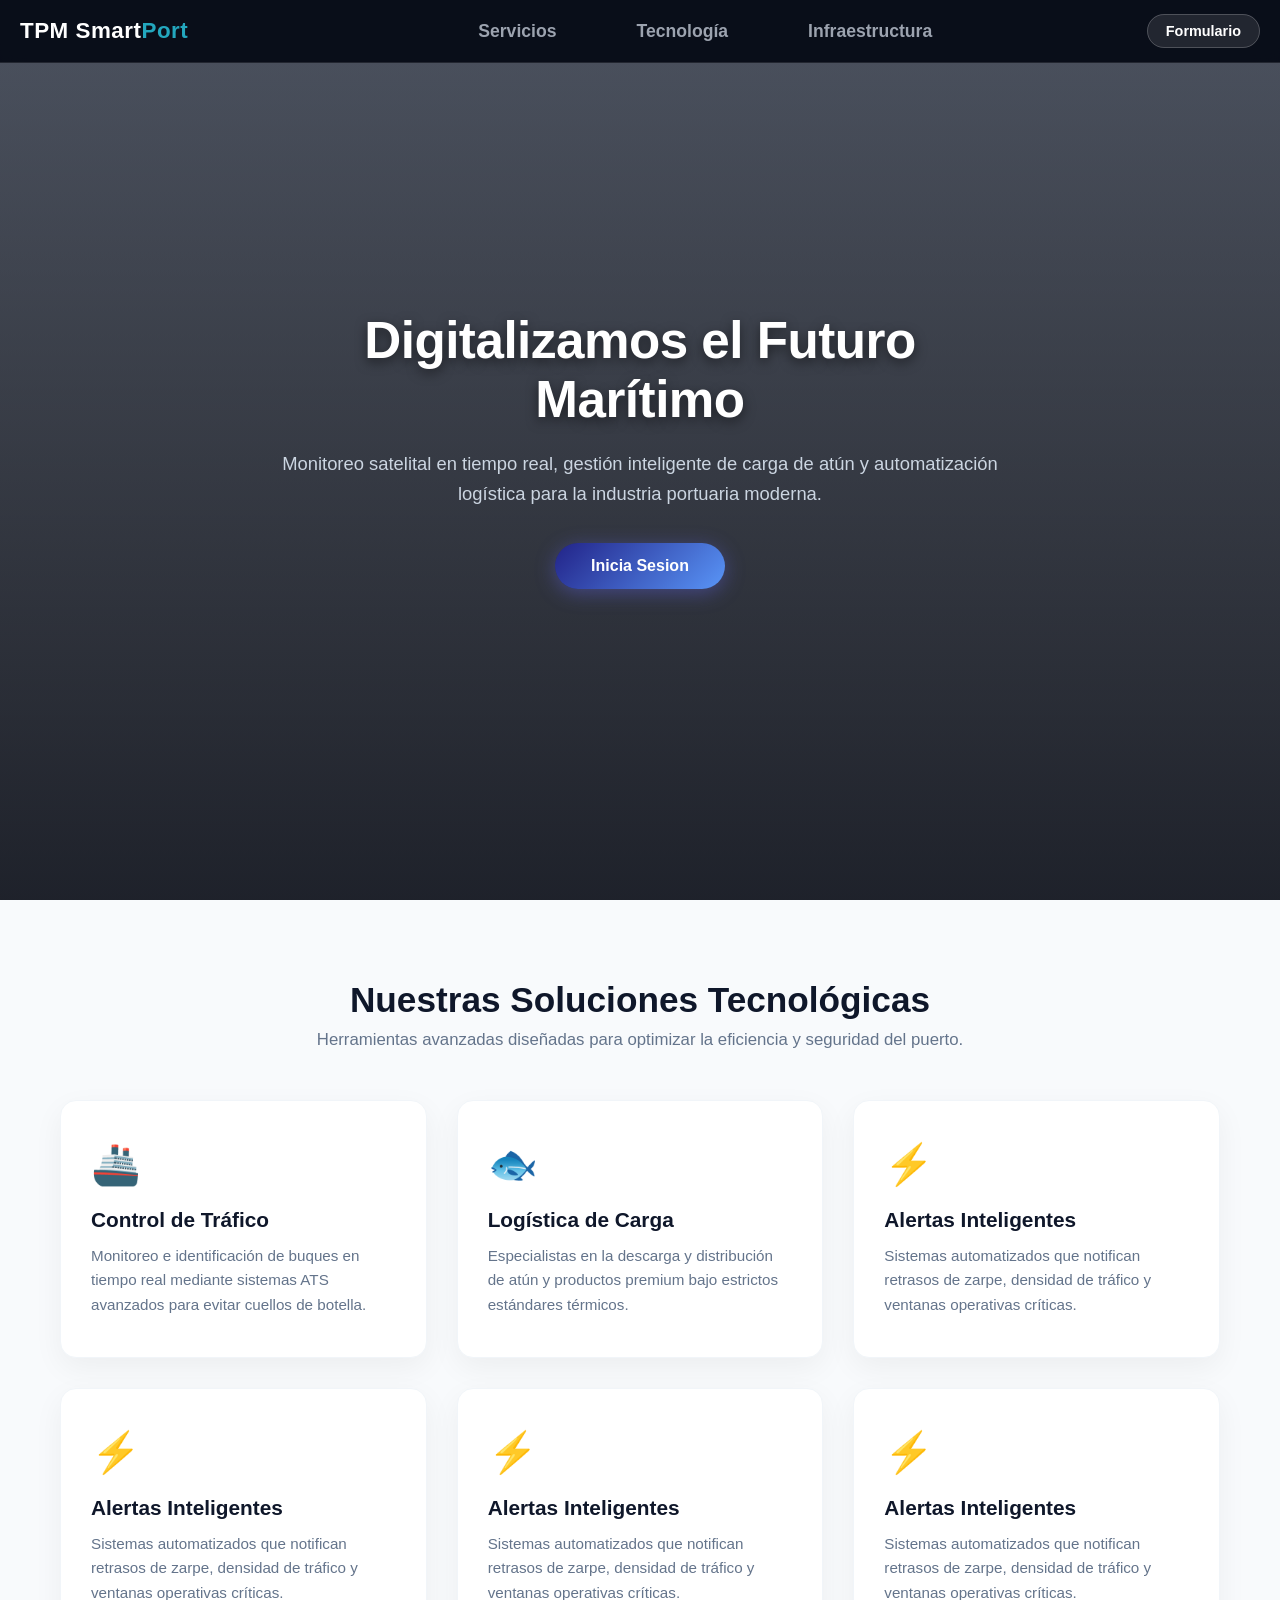
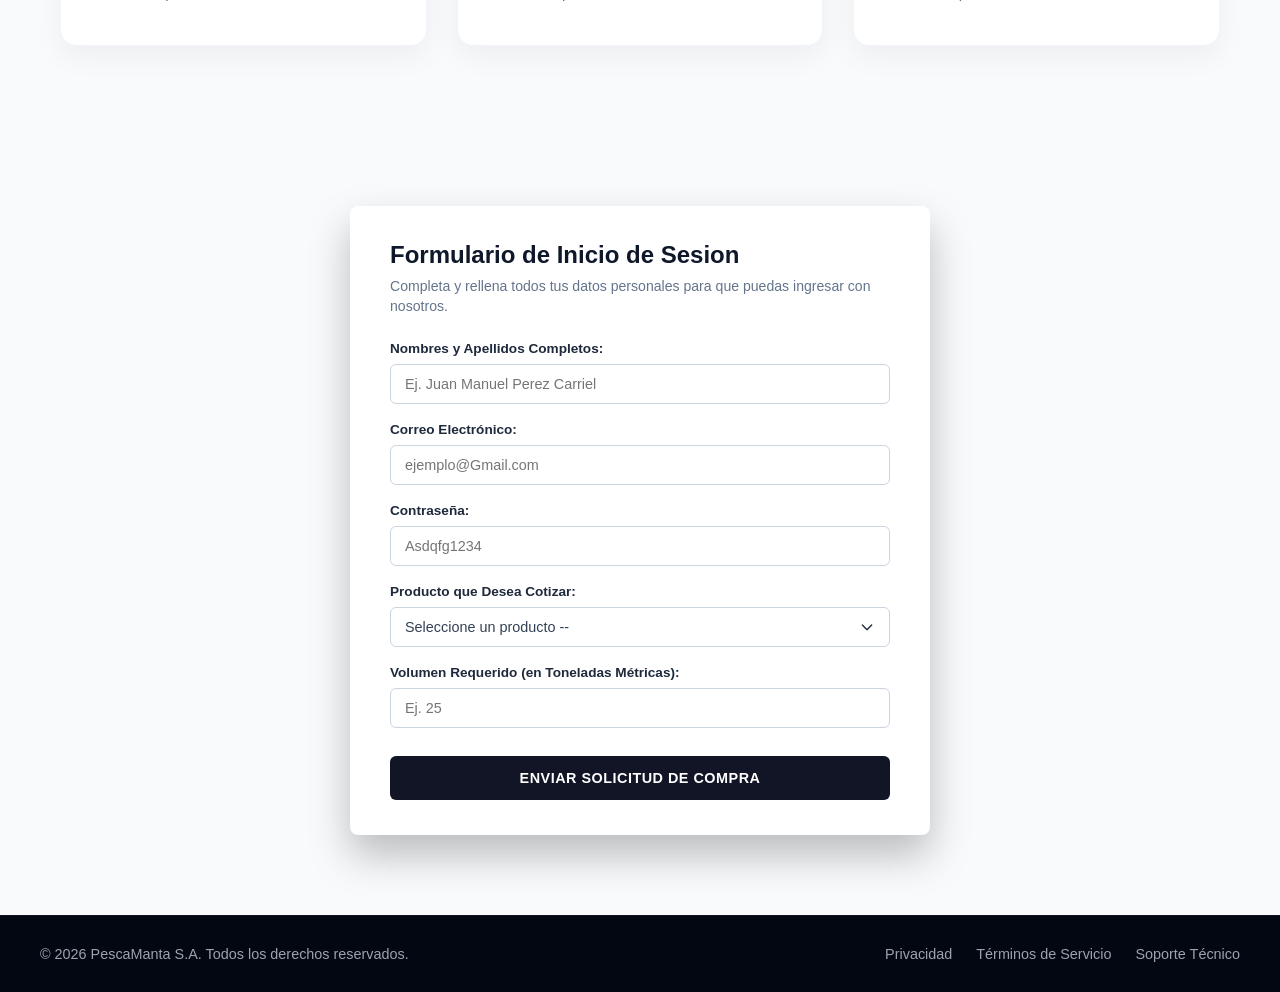
==== TRABAJO_FINAL/HTML/Index.html @ 721a22a8 "Add files via upload" ====
<!DOCTYPE html>
<html lang="es">
<head>
    <meta charset="UTF-8">
    <meta name="viewport" content="width=device-width, initial-scale=1.0">
    <title>Innovación en Control Portuario</title>
    <link rel="stylesheet" href="/TRABAJO_FINAL/CSS/Style-principal.css">
</head>
<body>

    <header class="navbar">
        <div class="nav-container">
            <a href="#" class="logo">TPM Smart<span>Port</span></a>
            <nav class="nav-menu">
                <a href="Dashboard1.html">Servicios</a>
                <a href="#tecnologia">Tecnología</a>
                <a href="#infraestructura">Infraestructura</a>
            </nav>
            <div class="nav-actions">
                <a href="#cotizacion" class="btn-login">Formulario </a>
            </div>
        </div>
    </header>

    <section class="hero-section">
        <div class="hero-overlay"></div>
        <div class="hero-content">
            <h1>Digitalizamos el Futuro Marítimo</h1>
            <p>Monitoreo satelital en tiempo real, gestión inteligente de carga de atún y automatización logística para la industria portuaria moderna.</p>
            <a href="#cotizacion" class="btn-gradient">Inicia Sesion</a>
        </div>
    </section>

    <section id="servicios" class="services-section">
        <div class="section-title">
            <h2>Nuestras Soluciones Tecnológicas</h2>
            <p>Herramientas avanzadas diseñadas para optimizar la eficiencia y seguridad del puerto.</p>
        </div>

        <div class="services-grid">
            <div class="service-card">
                <div class="card-icon">🚢</div>
                <h3>Control de Tráfico</h3>
                <p>Monitoreo e identificación de buques en tiempo real mediante sistemas ATS avanzados para evitar cuellos de botella.</p>
            </div>
            <div class="service-card">
                <div class="card-icon">🐟</div>
                <h3>Logística de Carga</h3>
                <p>Especialistas en la descarga y distribución de atún y productos premium bajo estrictos estándares térmicos.</p>
            </div>
            <div class="service-card">
                <div class="card-icon">⚡</div>
                <h3>Alertas Inteligentes</h3>
                <p>Sistemas automatizados que notifican retrasos de zarpe, densidad de tráfico y ventanas operativas críticas.</p>
            </div>
            <div class="service-card">
                <div class="card-icon">⚡</div>
                <h3>Alertas Inteligentes</h3>
                <p>Sistemas automatizados que notifican retrasos de zarpe, densidad de tráfico y ventanas operativas críticas.</p>
            </div>
            <div class="service-card">
                <div class="card-icon">⚡</div>
                <h3>Alertas Inteligentes</h3>
                <p>Sistemas automatizados que notifican retrasos de zarpe, densidad de tráfico y ventanas operativas críticas.</p>
            </div>
            <div class="service-card">
                <div class="card-icon">⚡</div>
                <h3>Alertas Inteligentes</h3>
                <p>Sistemas automatizados que notifican retrasos de zarpe, densidad de tráfico y ventanas operativas críticas.</p>
            </div>
        </div>
    </section>

    <section id="cotizacion" class="quote-section">
        <div class="quote-card">
            <h2>Formulario de Inicio de Sesion</h2>
            <p class="quote-subtitle">Completa y rellena todos tus datos personales para que puedas ingresar con nosotros.</p>
            
            <form action="#" method="POST">
                <div class="form-group">
                    <label for="Nombre">Nombres y Apellidos Completos:</label>
                    <input type="text" id="Nombre" placeholder="Ej. Juan Manuel Perez Carriel" required>
                </div>

                <div class="form-group">
                    <label for="correo">Correo Electrónico:</label>
                    <input type="email" id="correo" placeholder="ejemplo@Gmail.com" required>
                </div>

                <div class="form-group">
                    <label for="Contraseña">Contraseña:</label>
                    <input type="password" id="password" placeholder="Asdqfg1234" required>
                </div>

                <div class="form-group">
                    <label for="producto">Producto que Desea Cotizar:</label>
                    <select id="producto" required>
                        <option value="" disabled selected>Seleccione un producto --</option>
                        <option value="atun">Lomos de Atún Premium</option>
                        <option value="granel">Carga a Granel (Minerales/Granos)</option>
                        <option value="vehiculos">Logística y Traslado de Vehículos</option>
                    </select>
                </div>

                <div class="form-group">
                    <label for="volumen">Volumen Requerido (en Toneladas Métricas):</label>
                    <input type="text" id="volumen" placeholder="Ej. 25" required>
                </div>

                <button type="submit" class="btn-submit">ENVIAR SOLICITUD DE COMPRA</button>
            </form>
        </div>
    </section>

    <footer class="main-footer">
        <div class="footer-container">
            <p>&copy; 2026 PescaManta S.A. Todos los derechos reservados.</p>
            <div class="footer-links">
                <a href="#">Privacidad</a>
                <a href="#">Términos de Servicio</a>
                <a href="#">Soporte Técnico</a>
            </div>
        </div>
    </footer>

</body>
</html>
---- TRABAJO_FINAL/CSS/Style-principal.css ----
* {
    margin: 0;
    padding: 0;
    box-sizing: border-box;
    font-family: 'Segoe UI', Tahoma, Geneva, Verdana, sans-serif;
    scroll-behavior: smooth;
}

:root {
    --bg-dark: #030712;
    --card-bg: #111827;
    --text-white: #ffffff;
    --text-muted: #9ca3af;
    --accent-blue: #1343aa;
    --accent-cyan: #23a7be;
    --gradient-btn: linear-gradient(135deg, #222388, #5995f7);
    --form-blue-bg: #0b3c7a; /* Color de fondo azul profundo exacto para la sección del formulario */
}

body {
    background-color: #f8fafc;
    color: #1e293b;
}

/* ==========================================================================
   1. NAVEGACIÓN (Navbar)
   ========================================================================== */
.navbar {
    background-color: rgba(3, 7, 18, 0.9);
    backdrop-filter: blur(10px);
    position: fixed;
    top: 0;
    width: 100%;
    z-index: 200;
    border-bottom: 1px solid rgba(255, 255, 255, 0.1);
}

.nav-container {
    max-width: 2000px;
    margin: 0 auto;
    padding: 18px 20px;
    display: flex;
    justify-content: space-between;
    align-items: center;
}

.logo {
    color: var(--text-white);
    font-size: 1.4rem;
    font-weight: 700;
    text-decoration: none;
    letter-spacing: 0.5px;
    white-space: nowrap;
}

.logo span {
    color: var(--accent-cyan);
}

.nav-menu {
    margin-right: auto;
    margin-left: 250px;
    display: flex;
}

.nav-menu a {
    color: var(--text-muted);
    text-decoration: none;
    margin: 0 40px;
    font-size: 1.1rem;
    font-weight: 600;
    transition: color 0.3s;
}

.nav-menu a:hover {
    color: var(--text-white);
}

.btn-login {
    background-color: rgba(255, 255, 255, 0.1);
    color: var(--text-white);
    padding: 8px 18px;
    border-radius: 20px;
    text-decoration: none;
    font-size: 0.9rem;
    font-weight: 600;
    border: 1px solid rgba(255, 255, 255, 0.2);
    transition: all 0.3s;
    white-space: nowrap;
}

.btn-login:hover {
    background-color: var(--text-white);
    color: var(--bg-dark);
}

/* ==========================================================================
   2. HERO SECTION
   ========================================================================== */
.hero-section {
    position: relative;
    min-height: 550px;
    background: linear-gradient(rgba(0, 15, 43, 0.5), rgba(0, 0, 0, 0.438)), 
                url('https://hexaingenieros.com/wp-content/uploads/2023/02/1-Automatizacion-en-la-industria-portuaria-2.jpg') no-repeat center center/cover;
    display: flex;
    justify-content: center;
    align-items: center;
    text-align: center;
    height: 100vh;
    padding: 0 20px;
    background-attachment: fixed;
}

.hero-overlay {
    position: absolute;
    top: 0;
    left: 0;
    width: 100%;
    height: 100%;
    background: linear-gradient(to bottom, rgba(3,7,18,0.4), rgba(3,7,18,0.8));
    z-index: 1;
}

.hero-content {
    position: relative;
    z-index: 2;
    max-width: 750px;
}

.hero-content h1 {
    color: var(--text-white);
    font-size: 3.2rem;
    font-weight: 700;
    letter-spacing: -0.5px;
    margin-bottom: 20px;
    text-shadow: 0 4px 12px rgba(0,0,0,0.5);
}

.hero-content p {
    color: #cbd5e1;
    font-size: 1.15rem;
    line-height: 1.6;
    margin-bottom: 35px;
    font-weight: 400;
}

.btn-gradient {
    display: inline-block;
    background: var(--gradient-btn);
    color: var(--text-white);
    padding: 14px 36px;
    border-radius: 50px;
    text-decoration: none;
    font-size: 1rem;
    font-weight: 600;
    box-shadow: 0 4px 20px rgba(99, 102, 241, 0.4);
    transition: transform 0.3s ease, box-shadow 0.3s ease;
}

.btn-gradient:hover {
    transform: translateY(-2px);
    box-shadow: 0 6px 25px rgba(59, 130, 246, 0.6);
}

/* ==========================================================================
   3. SECCIÓN DE SERVICIOS
   ========================================================================== */
.services-section {
    max-width: 1200px;
    margin: 0 auto;
    padding: 80px 20px;
}

.section-title {
    text-align: center;
    margin-bottom: 50px;
}

.section-title h2 {
    font-size: 2.2rem;
    color: #0f172a;
    margin-bottom: 10px;
}

.section-title p {
    color: #64748b;
    font-size: 1.05rem;
}

.services-grid {
    display: grid;
    grid-template-columns: repeat(auto-fit, minmax(320px, 1fr));
    gap: 30px;
}

.service-card {
    background-color: var(--text-white);
    border-radius: 16px;
    padding: 40px 30px;
    box-shadow: 0 10px 30px rgba(0, 0, 0, 0.05);
    border: 1px solid #f1f5f9;
    transition: all 0.3s ease;
}

.service-card:hover {
    transform: translateY(-5px);
    box-shadow: 0 15px 35px rgba(15, 0, 0, 0.507);
}

.card-icon {
    font-size: 2.5rem;
    margin-bottom: 20px;
}

.service-card h3 {
    font-size: 1.3rem;
    color: #0f172a;
    margin-bottom: 12px;
}

.service-card p {
    color: #64748b;
    font-size: 0.95rem;
    line-height: 1.6;
}

/* ==========================================================================
   4. SECCIÓN DEL FORMULARIO DE COTIZACIÓN (Diseño Calco de la Imagen)
   ========================================================================== */
.quote-section {
    background-color: #f8fafc;
    padding: 80px 20px;
    display: flex;
    justify-content: center;
    align-items: center;
}

.quote-card {
    background-color: #ffffff;
    width: 100%;
    max-width: 580px; /* Tamaño exacto de tarjeta compacta */
    border-radius: 8px;
    padding: 35px 40px;
    box-shadow: 0 20px 40px rgba(0, 0, 0, 0.25);
}

.quote-card h2 {
    color: #0f172a;
    font-size: 1.5rem;
    font-weight: 700;
    margin-bottom: 8px;
    text-align: left;
}

.quote-subtitle {
    color: #64748b;
    font-size: 0.88rem;
    line-height: 1.4;
    margin-bottom: 25px;
    text-align: left;
}

.form-group {
    margin-bottom: 18px;
    display: flex;
    flex-direction: column;
    gap: 8px;
}

.form-group label {
    color: #1e293b;
    font-size: 0.85rem;
    font-weight: 600;
    text-align: left;
}

.form-group input, 
.form-group select {
    width: 100%;
    padding: 11px 14px;
    border: 1px solid #cbd5e1;
    border-radius: 6px;
    font-size: 0.9rem;
    color: #334155;
    background-color: #ffffff;
    outline: none;
    transition: border-color 0.2s;
}

.form-group input:focus, 
.form-group select:focus {
    border-color: #3b82f6;
    box-shadow: 0 0 0 3px rgba(59, 130, 246, 0.1);
}

/* Selector estilizado para la flecha de selección */
.form-group select {
    cursor: pointer;
    appearance: none;
    background-image: url("data:image/svg+xml,%3Csvg xmlns='http://www.w3.org/2000/svg' fill='none' viewBox='0 0 24 24' stroke='%231f2937'%3E%3Cpath stroke-linecap='round' stroke-linejoin='round' stroke-width='2' d='M19 9l-7 7-7-7'/%3E%3C/svg%3E");
    background-repeat: no-repeat;
    background-position: right 14px center;
    background-size: 16px;
    padding-right: 40px;
}

.btn-submit {
    width: 100%;
    background-color: #111525; /* Color oscuro/negro idéntico a tu foto */
    color: #ffffff;
    border: none;
    padding: 14px;
    font-size: 0.9rem;
    font-weight: 700;
    letter-spacing: 0.5px;
    border-radius: 6px;
    cursor: pointer;
    margin-top: 10px;
    transition: background-color 0.2s;
}

.btn-submit:hover {
    background-color: #1e253f;
}

/* ==========================================================================
   5. PIE DE PÁGINA (Footer)
   ========================================================================== */
.main-footer {
    background-color: var(--bg-dark);
    color: var(--text-muted);
    padding: 30px 20px;
    font-size: 0.9rem;
    border-top: 1px solid rgba(255, 255, 255, 0.05);
}

.footer-container {
    max-width: 1200px;
    margin: 0 auto;
    display: flex;
    justify-content: space-between;
    align-items: center;
    flex-wrap: wrap;
    gap: 15px;
}

.footer-links a {
    color: var(--text-muted);
    text-decoration: none;
    margin-left: 20px;
    transition: color 0.3s;
}

.footer-links a:hover {
    color: var(--text-white);
}

/* ==========================================================================
   RESPONSIVE DESIGN (Media Queries)
   ========================================================================== */
@media (max-width: 992px) {
    .nav-menu {
        margin-left: 50px;
        gap: 10px;
    }
    .nav-menu a {
        margin: 0 15px;
    }
}

@media (max-width: 768px) {
    .nav-menu {
        display: none;
    }

    .hero-content h1 {
        font-size: 2.2rem;
    }

    .hero-content p {
        font-size: 1rem;
    }

    .quote-card {
        padding: 25px 20px;
    }

    .footer-container {
        flex-direction: column;
        text-align: center;
    }

    .footer-links a {
        margin: 0 10px;
    }
}
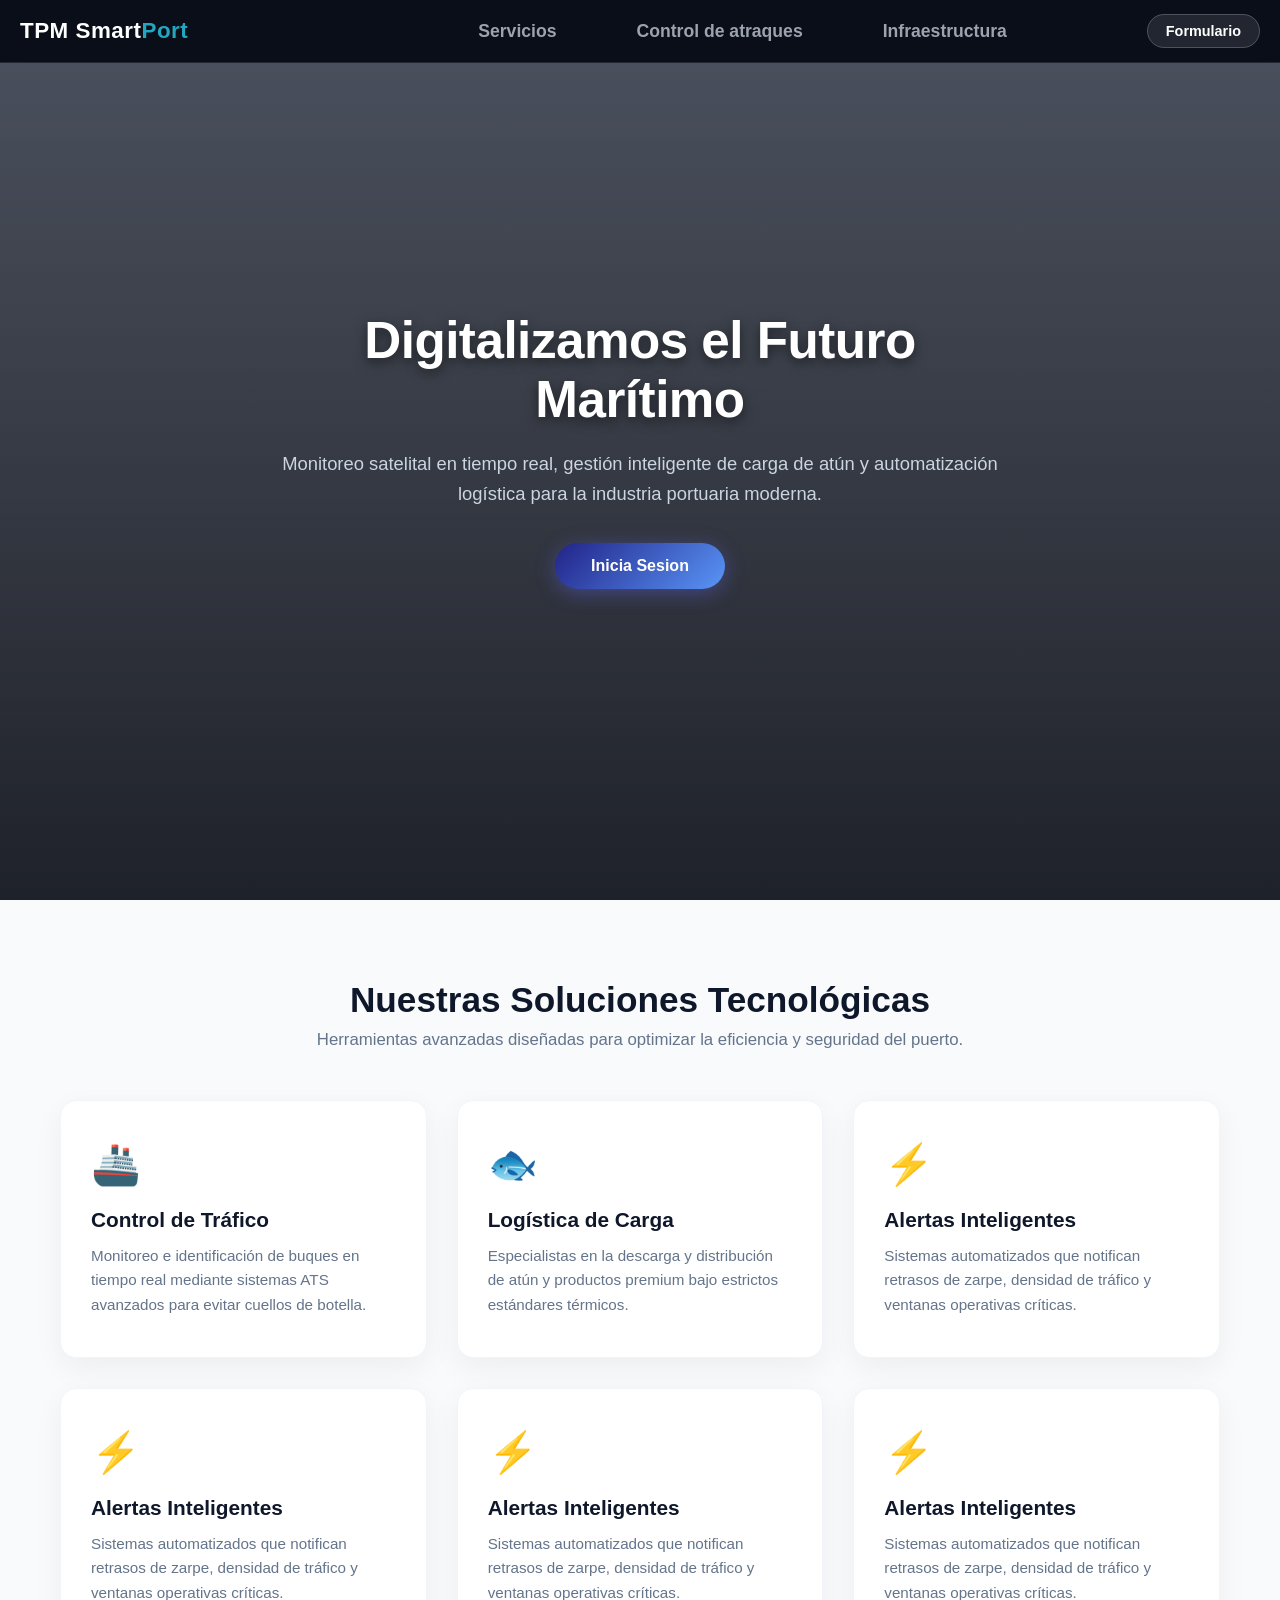
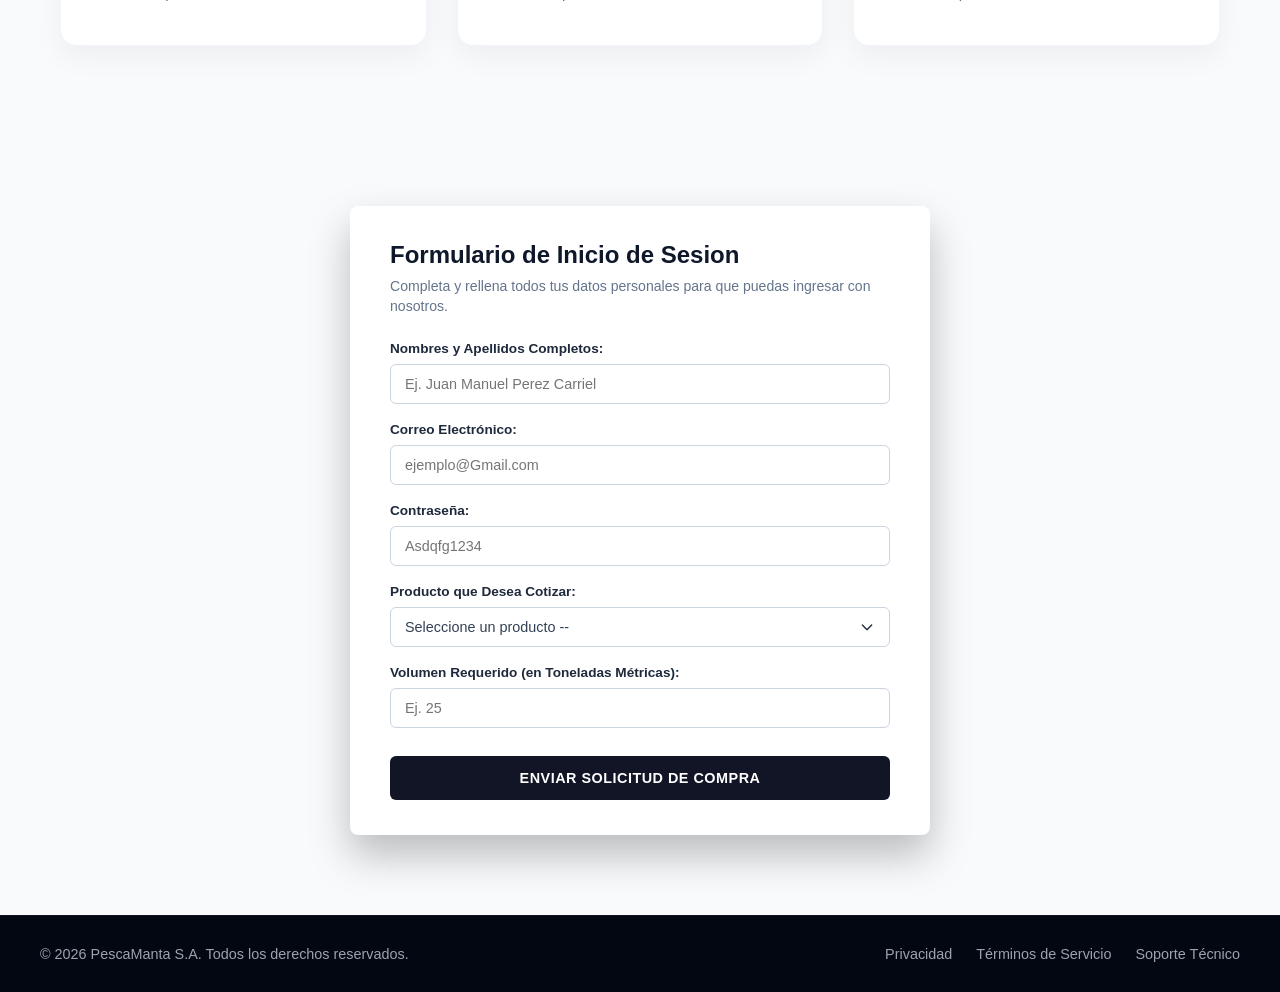
==== commit b38339f5: "Update Index.html" ====
--- a/TRABAJO_FINAL/HTML/Index.html
+++ b/TRABAJO_FINAL/HTML/Index.html
@@ -13,7 +13,7 @@
             <a href="#" class="logo">TPM Smart<span>Port</span></a>
             <nav class="nav-menu">
                 <a href="Dashboard1.html">Servicios</a>
-                <a href="#tecnologia">Tecnología</a>
+                <a href="control-atraques.html">Control de atraques</a>
                 <a href="#infraestructura">Infraestructura</a>
             </nav>
             <div class="nav-actions">
@@ -124,4 +124,4 @@
     </footer>
 
 </body>
-</html>+</html>
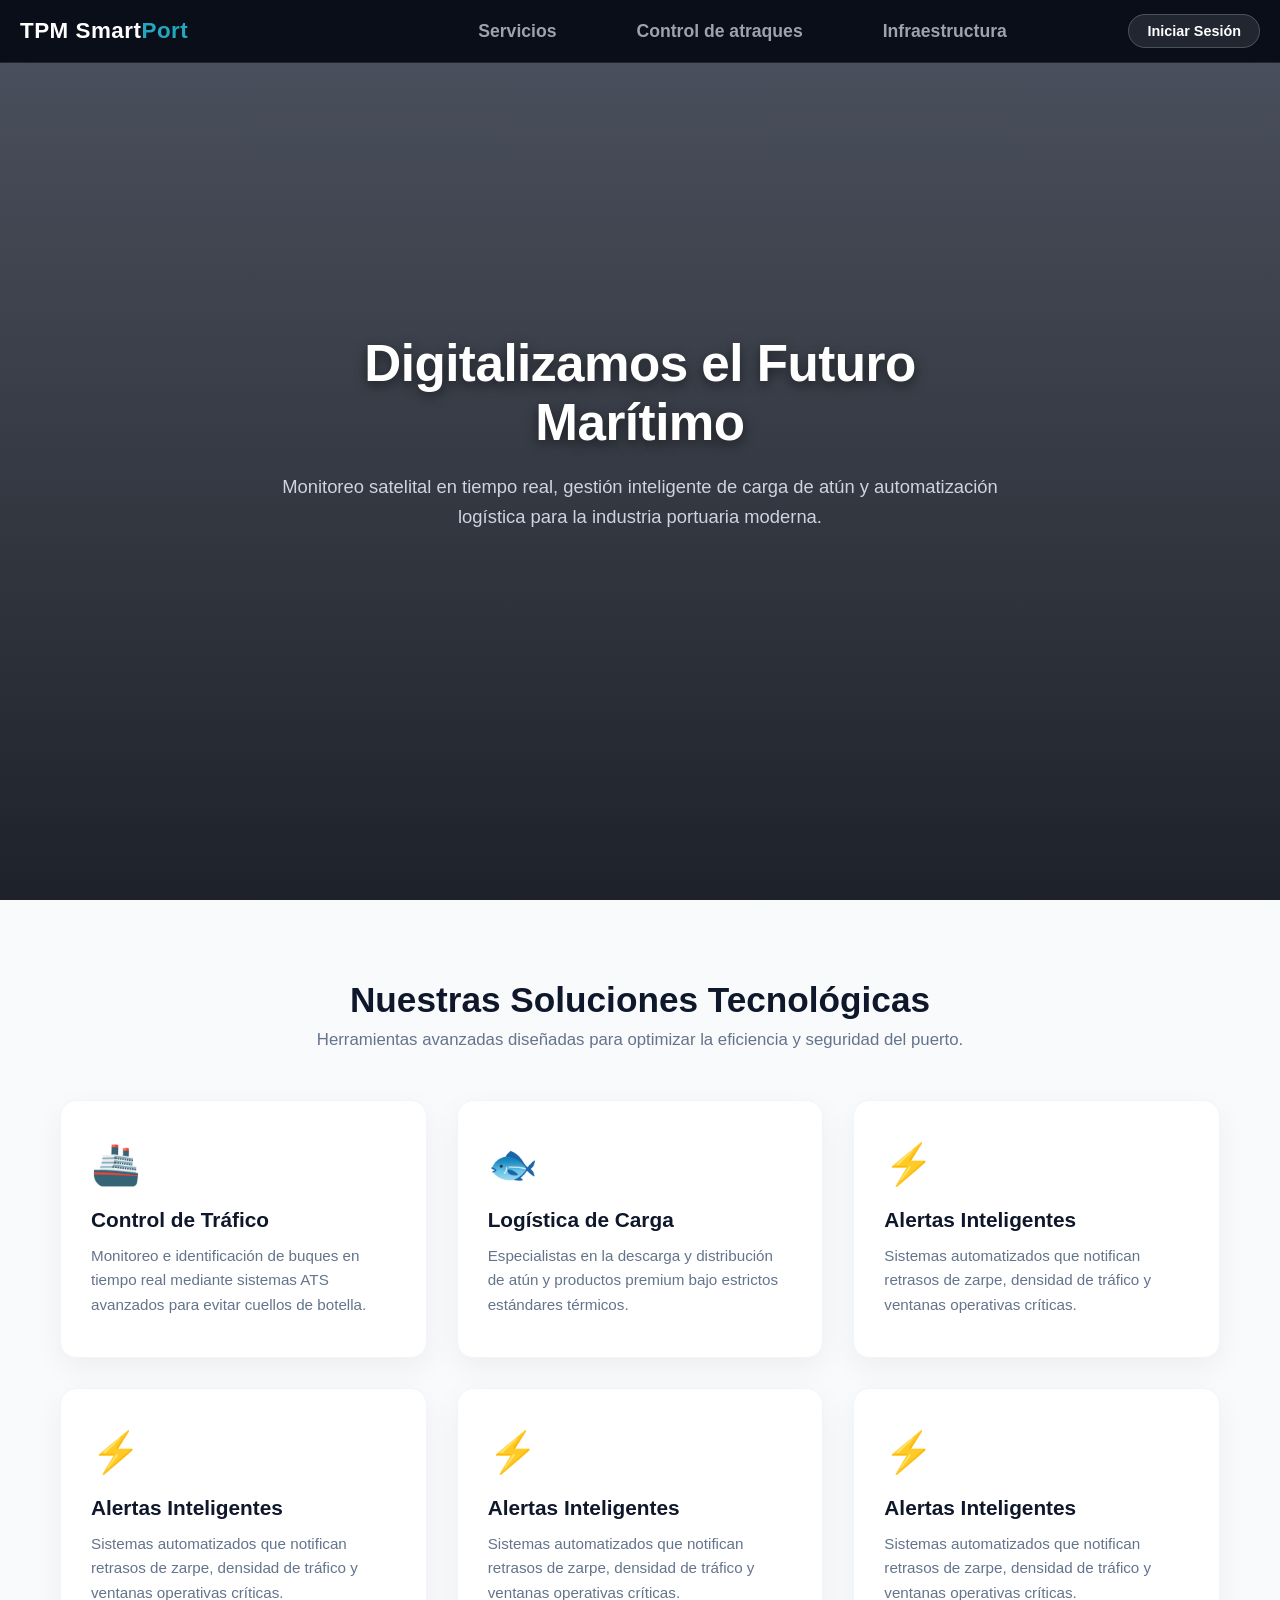
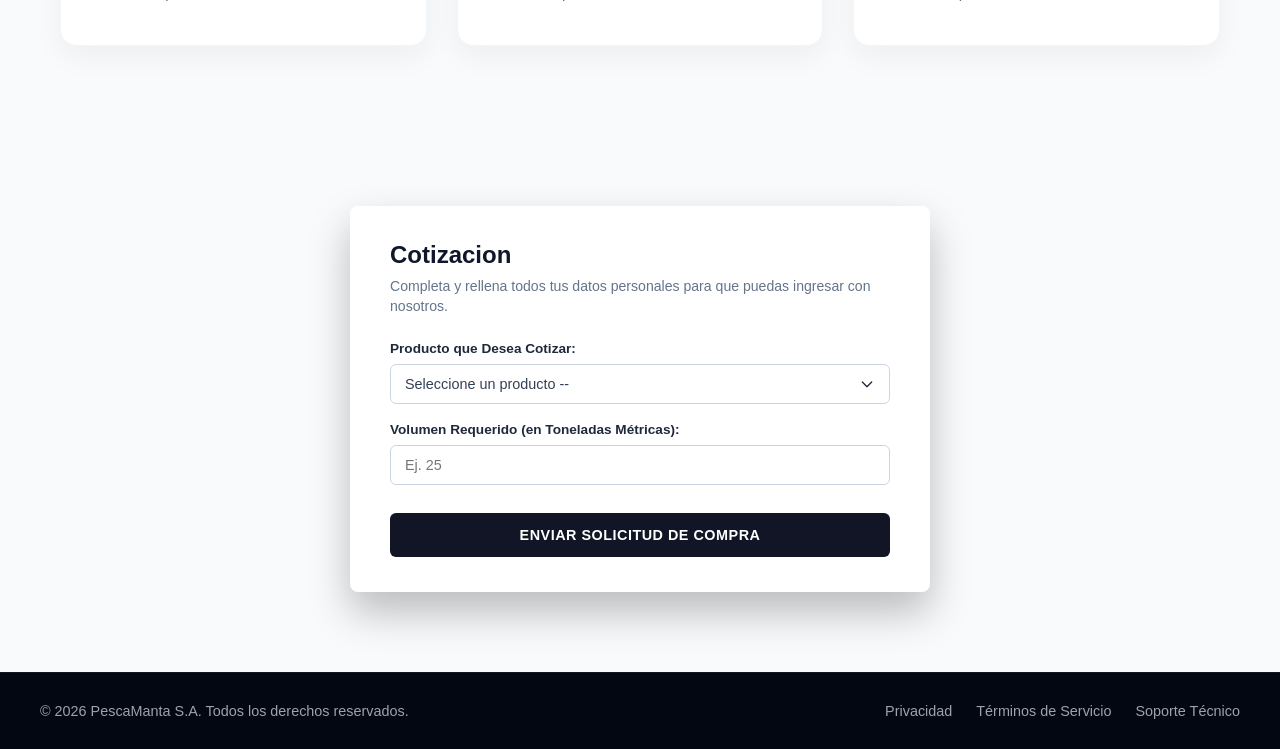
==== commit 309b0b7b: "Implement login functionality in Index.html Added login functionality and updated the session handli" ====
--- a/TRABAJO_FINAL/HTML/Index.html
+++ b/TRABAJO_FINAL/HTML/Index.html
@@ -5,6 +5,26 @@
     <meta name="viewport" content="width=device-width, initial-scale=1.0">
     <title>Innovación en Control Portuario</title>
     <link rel="stylesheet" href="/TRABAJO_FINAL/CSS/Style-principal.css">
+    <script>
+    window.addEventListener('load', function() {
+        const botonLogin = document.querySelector('.btn-login');
+        
+        if (botonLogin) {
+            if (localStorage.getItem('estaLogueado') === 'true') {
+                botonLogin.textContent = "Cerrar Sesión"; 
+                botonLogin.setAttribute('href', '#');  
+                
+                botonLogin.onclick = function() {
+                    localStorage.removeItem('estaLogueado');
+                    window.location.href = 'Index.html';
+                };
+            } else {
+                botonLogin.textContent = "Iniciar Sesión";
+                botonLogin.setAttribute('href', 'inicioSesion.html');
+            }
+        }
+    });
+</script>
 </head>
 <body>
 
@@ -17,7 +37,7 @@
                 <a href="#infraestructura">Infraestructura</a>
             </nav>
             <div class="nav-actions">
-                <a href="#cotizacion" class="btn-login">Formulario </a>
+                <a href="inicioSesion.html" class="btn-login">Iniciar Sesion </a>
             </div>
         </div>
     </header>
@@ -27,7 +47,6 @@
         <div class="hero-content">
             <h1>Digitalizamos el Futuro Marítimo</h1>
             <p>Monitoreo satelital en tiempo real, gestión inteligente de carga de atún y automatización logística para la industria portuaria moderna.</p>
-            <a href="#cotizacion" class="btn-gradient">Inicia Sesion</a>
         </div>
     </section>
 
@@ -73,25 +92,10 @@
 
     <section id="cotizacion" class="quote-section">
         <div class="quote-card">
-            <h2>Formulario de Inicio de Sesion</h2>
+            <h2>Cotizacion</h2>
             <p class="quote-subtitle">Completa y rellena todos tus datos personales para que puedas ingresar con nosotros.</p>
             
             <form action="#" method="POST">
-                <div class="form-group">
-                    <label for="Nombre">Nombres y Apellidos Completos:</label>
-                    <input type="text" id="Nombre" placeholder="Ej. Juan Manuel Perez Carriel" required>
-                </div>
-
-                <div class="form-group">
-                    <label for="correo">Correo Electrónico:</label>
-                    <input type="email" id="correo" placeholder="ejemplo@Gmail.com" required>
-                </div>
-
-                <div class="form-group">
-                    <label for="Contraseña">Contraseña:</label>
-                    <input type="password" id="password" placeholder="Asdqfg1234" required>
-                </div>
-
                 <div class="form-group">
                     <label for="producto">Producto que Desea Cotizar:</label>
                     <select id="producto" required>
@@ -107,7 +111,7 @@
                     <input type="text" id="volumen" placeholder="Ej. 25" required>
                 </div>
 
-                <button type="submit" class="btn-submit">ENVIAR SOLICITUD DE COMPRA</button>
+                <a href="Index.html"><button type="submit" class="btn-submit">ENVIAR SOLICITUD DE COMPRA</button></a>
             </form>
         </div>
     </section>
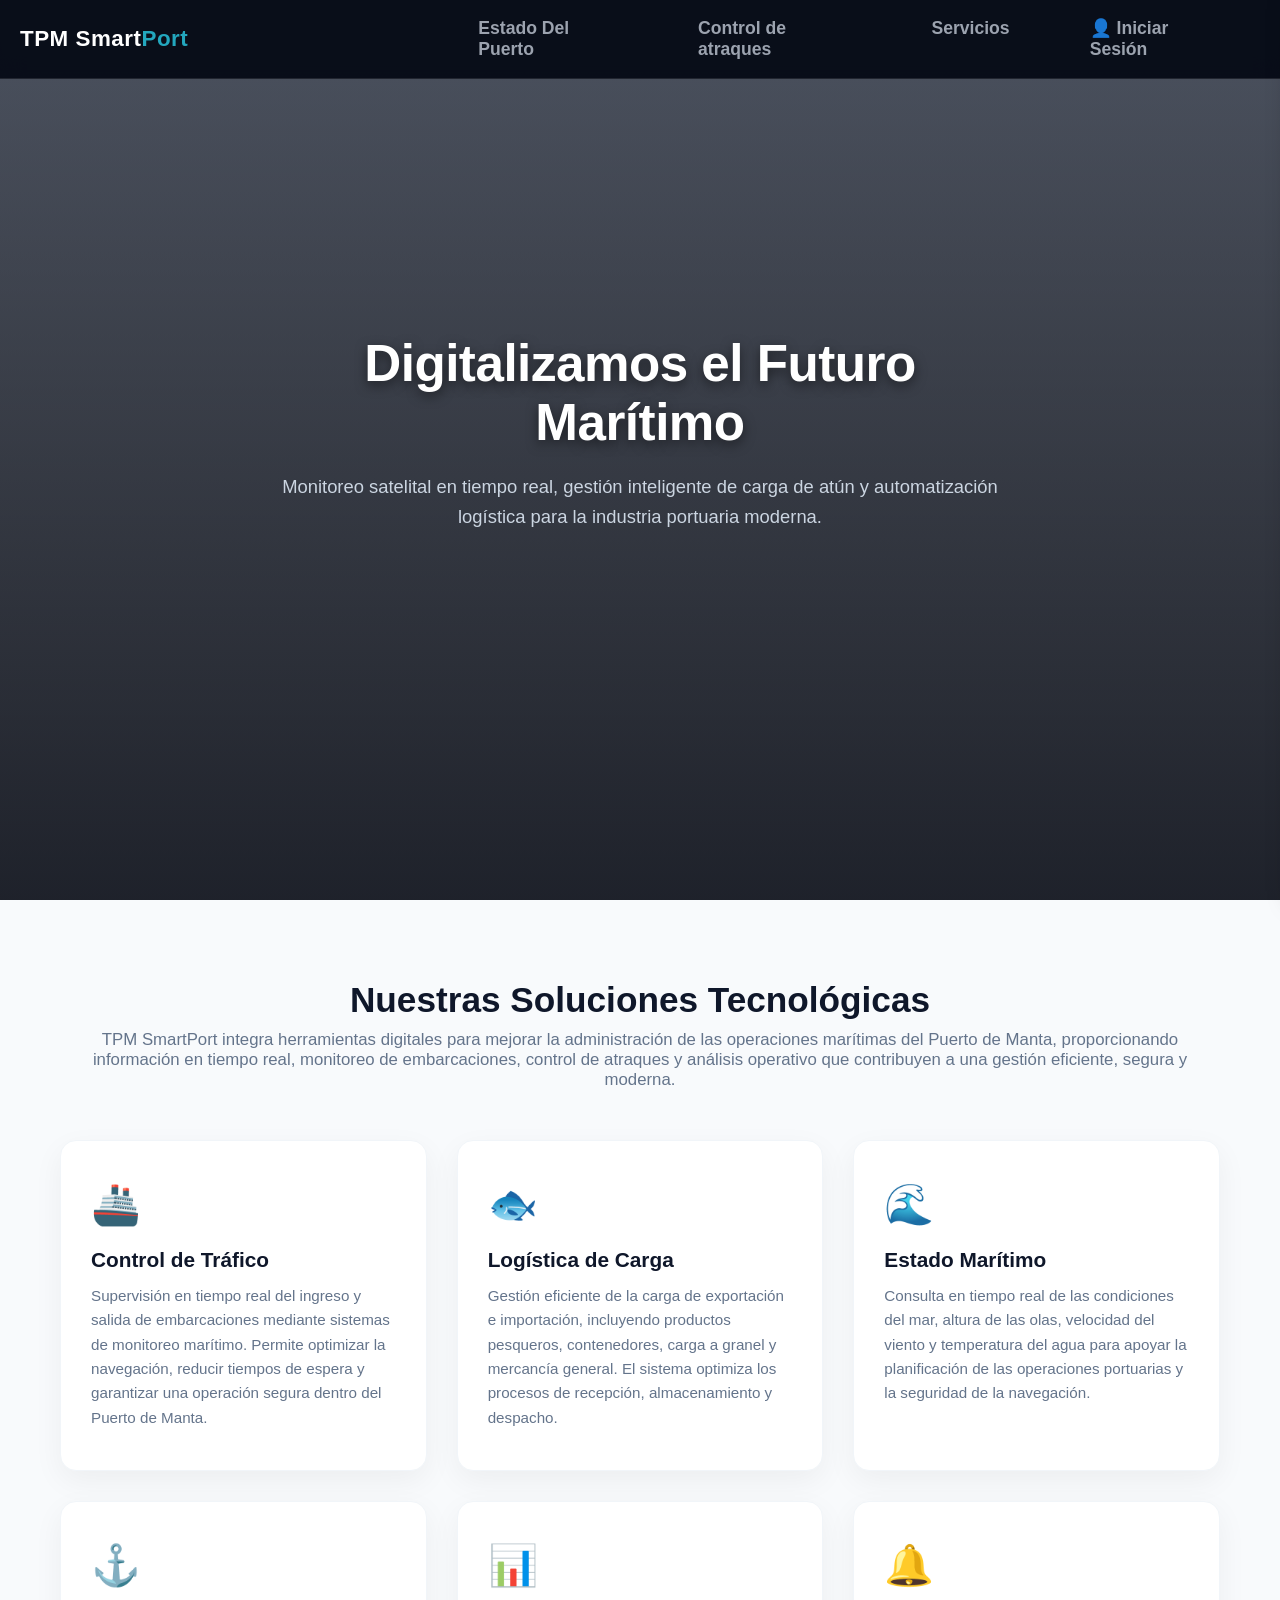
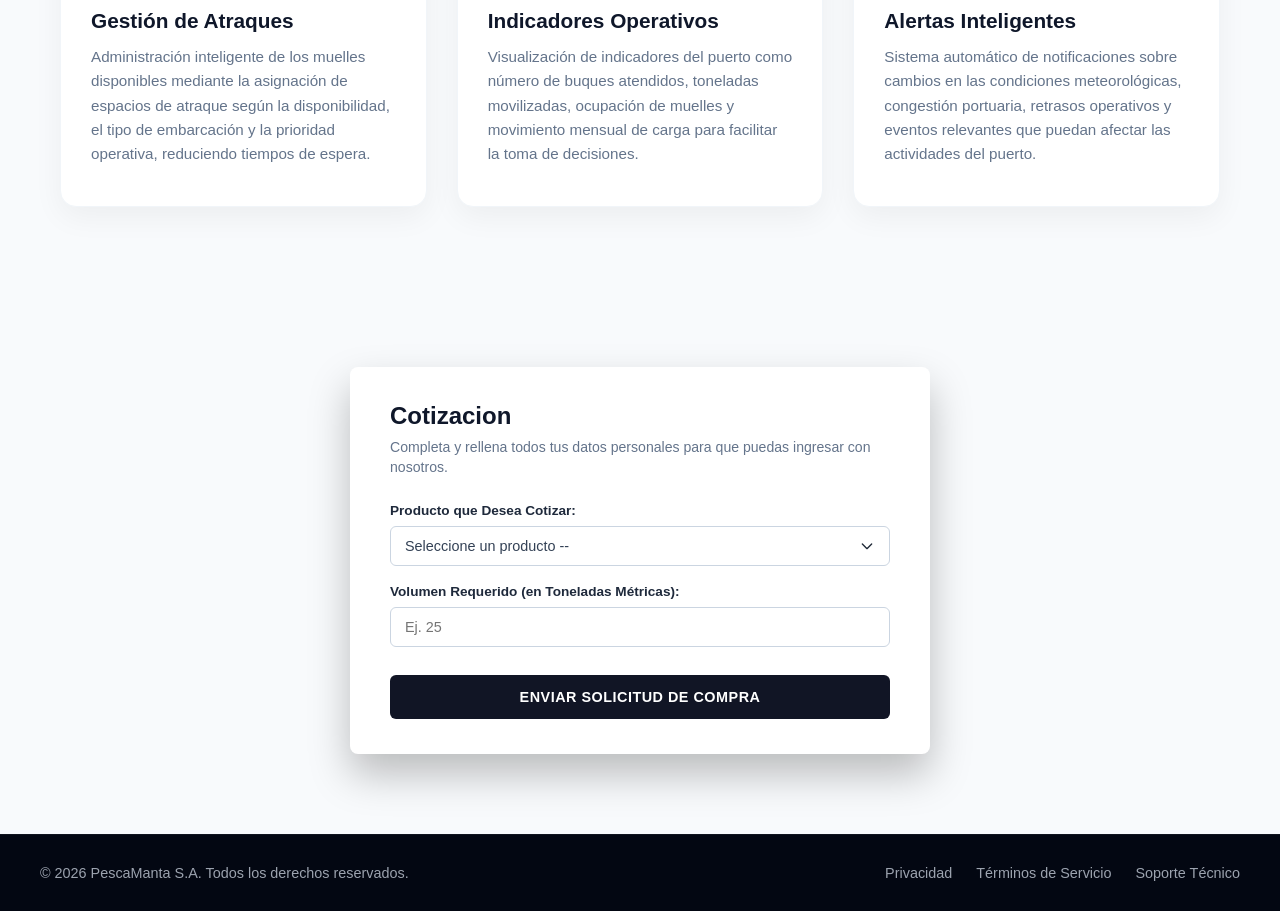
==== commit a0ebbb07: "Add files via upload" ====
--- a/TRABAJO_FINAL/HTML/Index.html
+++ b/TRABAJO_FINAL/HTML/Index.html
@@ -5,42 +5,35 @@
     <meta name="viewport" content="width=device-width, initial-scale=1.0">
     <title>Innovación en Control Portuario</title>
     <link rel="stylesheet" href="/TRABAJO_FINAL/CSS/Style-principal.css">
-    <script>
-    window.addEventListener('load', function() {
-        const botonLogin = document.querySelector('.btn-login');
-        
-        if (botonLogin) {
-            if (localStorage.getItem('estaLogueado') === 'true') {
-                botonLogin.textContent = "Cerrar Sesión"; 
-                botonLogin.setAttribute('href', '#');  
-                
-                botonLogin.onclick = function() {
-                    localStorage.removeItem('estaLogueado');
-                    window.location.href = 'Index.html';
-                };
-            } else {
-                botonLogin.textContent = "Iniciar Sesión";
-                botonLogin.setAttribute('href', 'inicioSesion.html');
-            }
-        }
-    });
-</script>
 </head>
 <body>
 
     <header class="navbar">
         <div class="nav-container">
-            <a href="#" class="logo">TPM Smart<span>Port</span></a>
-            <nav class="nav-menu">
-                <a href="Dashboard1.html">Servicios</a>
+            <a href="Index.html" class="logo">TPM Smart<span>Port</span></a>
+            <nav class="nav-menu" id="nav-menu">
+                <a href="Estado-Del-Puerto.html">Estado Del Puerto</a>
                 <a href="control-atraques.html">Control de atraques</a>
-                <a href="#infraestructura">Infraestructura</a>
+                <a href="Servicios.html">Servicios</a>
+                <a href="inicioSesion.html" class="btn-login">Iniciar Sesión</a>
             </nav>
-            <div class="nav-actions">
-                <a href="inicioSesion.html" class="btn-login">Iniciar Sesion </a>
-            </div>
+            <div class="menu-toggle" id="menu-toggle">☰</div>
         </div>
     </header>
+    <div class="side-menu" id="side-menu">
+    <div class="side-header">
+        <span>TPM SmartPort</span>
+        <button id="close-menu">✕</button>
+    </div>
+    <a href="Estado-Del-Puerto.html">🚢 Estado del Puerto</a>
+    <a href="control-atraques.html">⚓ Control de atraques</a>
+    <a href="Servicios.html">📦 Servicios</a>
+    <hr>
+    <a href="inicioSesion.html" class="btn-login side-login">
+        👤 Iniciar Sesión
+    </a>
+</div>
+<div class="overlay" id="overlay"></div>
 
     <section class="hero-section">
         <div class="hero-overlay"></div>
@@ -53,39 +46,42 @@
     <section id="servicios" class="services-section">
         <div class="section-title">
             <h2>Nuestras Soluciones Tecnológicas</h2>
-            <p>Herramientas avanzadas diseñadas para optimizar la eficiencia y seguridad del puerto.</p>
+            <p>TPM SmartPort integra herramientas digitales para mejorar la administración de las operaciones marítimas del Puerto de Manta, proporcionando información en tiempo real, monitoreo de embarcaciones, control de atraques y análisis operativo que contribuyen a una gestión eficiente, segura y moderna.</p>
         </div>
 
         <div class="services-grid">
             <div class="service-card">
                 <div class="card-icon">🚢</div>
                 <h3>Control de Tráfico</h3>
-                <p>Monitoreo e identificación de buques en tiempo real mediante sistemas ATS avanzados para evitar cuellos de botella.</p>
+                <p>Supervisión en tiempo real del ingreso y salida de embarcaciones mediante sistemas de monitoreo marítimo. 
+                    Permite optimizar la navegación, reducir tiempos de espera y garantizar una operación segura dentro del Puerto de Manta.</p>
             </div>
             <div class="service-card">
                 <div class="card-icon">🐟</div>
                 <h3>Logística de Carga</h3>
-                <p>Especialistas en la descarga y distribución de atún y productos premium bajo estrictos estándares térmicos.</p>
+                <p>Gestión eficiente de la carga de exportación e importación, incluyendo productos pesqueros, contenedores, carga a granel y mercancía general. 
+                    El sistema optimiza los procesos de recepción, almacenamiento y despacho.</p>
             </div>
             <div class="service-card">
-                <div class="card-icon">⚡</div>
-                <h3>Alertas Inteligentes</h3>
-                <p>Sistemas automatizados que notifican retrasos de zarpe, densidad de tráfico y ventanas operativas críticas.</p>
+                <div class="card-icon">🌊</div>
+                <h3>Estado Marítimo</h3>
+                <p>Consulta en tiempo real de las condiciones del mar, altura de las olas, velocidad del viento y temperatura del agua para apoyar la planificación de las operaciones portuarias y la seguridad de la navegación.</p>
             </div>
             <div class="service-card">
-                <div class="card-icon">⚡</div>
-                <h3>Alertas Inteligentes</h3>
-                <p>Sistemas automatizados que notifican retrasos de zarpe, densidad de tráfico y ventanas operativas críticas.</p>
+                <div class="card-icon">⚓</div>
+                <h3>Gestión de Atraques</h3>
+                <p>Administración inteligente de los muelles disponibles mediante la asignación de espacios de atraque según la disponibilidad, 
+                    el tipo de embarcación y la prioridad operativa, reduciendo tiempos de espera.</p>
             </div>
             <div class="service-card">
-                <div class="card-icon">⚡</div>
-                <h3>Alertas Inteligentes</h3>
-                <p>Sistemas automatizados que notifican retrasos de zarpe, densidad de tráfico y ventanas operativas críticas.</p>
+                <div class="card-icon">📊</div>
+                <h3>Indicadores Operativos</h3>
+                <p>Visualización de indicadores del puerto como número de buques atendidos, toneladas movilizadas, ocupación de muelles y movimiento mensual de carga para facilitar la toma de decisiones.</p>
             </div>
             <div class="service-card">
-                <div class="card-icon">⚡</div>
+                <div class="card-icon">🔔</div>
                 <h3>Alertas Inteligentes</h3>
-                <p>Sistemas automatizados que notifican retrasos de zarpe, densidad de tráfico y ventanas operativas críticas.</p>
+                <p>Sistema automático de notificaciones sobre cambios en las condiciones meteorológicas, congestión portuaria, retrasos operativos y eventos relevantes que puedan afectar las actividades del puerto.</p>
             </div>
         </div>
     </section>
@@ -127,5 +123,8 @@
         </div>
     </footer>
 
+    <script src="/TRABAJO_FINAL/SCRIPT/Menu.js"></script>
+    <script src="/TRABAJO_FINAL/SCRIPT/script-login.js"></script>
+
 </body>
 </html>
--- a/TRABAJO_FINAL/CSS/Style-principal.css
+++ b/TRABAJO_FINAL/CSS/Style-principal.css
@@ -77,23 +77,108 @@
 }
 
 .btn-login {
-    background-color: rgba(255, 255, 255, 0.1);
-    color: var(--text-white);
-    padding: 8px 18px;
-    border-radius: 20px;
+    color: var(--text-white);
+    padding: auto 100px;
     text-decoration: none;
-    font-size: 0.9rem;
+    font-size: 1rem;
     font-weight: 600;
-    border: 1px solid rgba(255, 255, 255, 0.2);
-    transition: all 0.3s;
-    white-space: nowrap;
-}
-
-.btn-login:hover {
-    background-color: var(--text-white);
-    color: var(--bg-dark);
-}
-
+    transition: background-color 0.3s;
+}
+
+/* ============================
+   MENU HAMBURGUESA
+============================ */
+
+/* BOTÓN HAMBURGUESA */
+.menu-toggle{
+    display:none;
+    font-size:32px;
+    color:white;
+    cursor:pointer;
+}
+
+/* PANEL LATERAL */
+.side-menu{
+    position:fixed;
+    top:0;
+    right:-320px; /* Oculto fuera de la pantalla */
+    width:300px;
+    height:100%;
+    background:#030712;
+    z-index:999;
+    transition:right .35s ease;
+    display:flex;
+    flex-direction:column;
+    padding:25px;
+    box-shadow:-5px 0 25px rgba(0,0,0,.4);
+}
+
+.side-menu.active{
+    right:0;
+}
+
+.side-header{
+    display:flex;
+    justify-content:space-between;
+    align-items:center;
+    margin-bottom:40px;
+}
+
+.side-header span{
+    color:white;
+    font-size:24px;
+    font-weight:bold;
+}
+
+.side-header button{
+    background:none;
+    border:none;
+    color:white;
+    font-size:30px;
+    cursor:pointer;
+    transition:.3s;
+}
+
+.side-header button:hover{
+    color:#23a7be;
+}
+
+.side-menu a{
+    color:#d1d5db;
+    text-decoration:none;
+    padding:18px 12px;
+    border-radius:8px;
+    transition:.3s;
+    font-size:17px;
+}
+
+.side-menu a:hover{
+    background:#1343aa;
+    color:white;
+}
+
+.side-login{
+    margin-top:20px;
+    text-align:center;
+}
+
+.overlay{
+    position:fixed;
+    top:0;
+    left:0;
+    width:100%;
+    height:100%;
+    background:rgba(0,0,0,.55);
+    opacity:0;
+    visibility:hidden;
+    transition:.3s;
+    z-index:998;
+}
+
+.overlay.active{
+    opacity:1;
+    visibility:visible;
+}
 /* ==========================================================================
    2. HERO SECTION
    ========================================================================== */
@@ -358,39 +443,25 @@
 /* ==========================================================================
    RESPONSIVE DESIGN (Media Queries)
    ========================================================================== */
-@media (max-width: 992px) {
-    .nav-menu {
-        margin-left: 50px;
-        gap: 10px;
-    }
-    .nav-menu a {
-        margin: 0 15px;
-    }
-}
-
-@media (max-width: 768px) {
-    .nav-menu {
-        display: none;
-    }
-
-    .hero-content h1 {
-        font-size: 2.2rem;
-    }
-
-    .hero-content p {
-        font-size: 1rem;
-    }
-
-    .quote-card {
-        padding: 25px 20px;
-    }
-
-    .footer-container {
-        flex-direction: column;
-        text-align: center;
-    }
-
-    .footer-links a {
-        margin: 0 10px;
-    }
+@media(max-width:768px){
+    .nav-menu{
+        display:none;
+    }
+    .nav-actions{
+        display:none;
+    }
+    .menu-toggle{
+        display:block;
+    }
+    .hero-section{
+        background-attachment:scroll;
+    }
+    .services-grid{
+        grid-template-columns:1fr;
+    }
+    .footer-container{
+        flex-direction:column;
+        text-align:center;
+    }
+
 }
